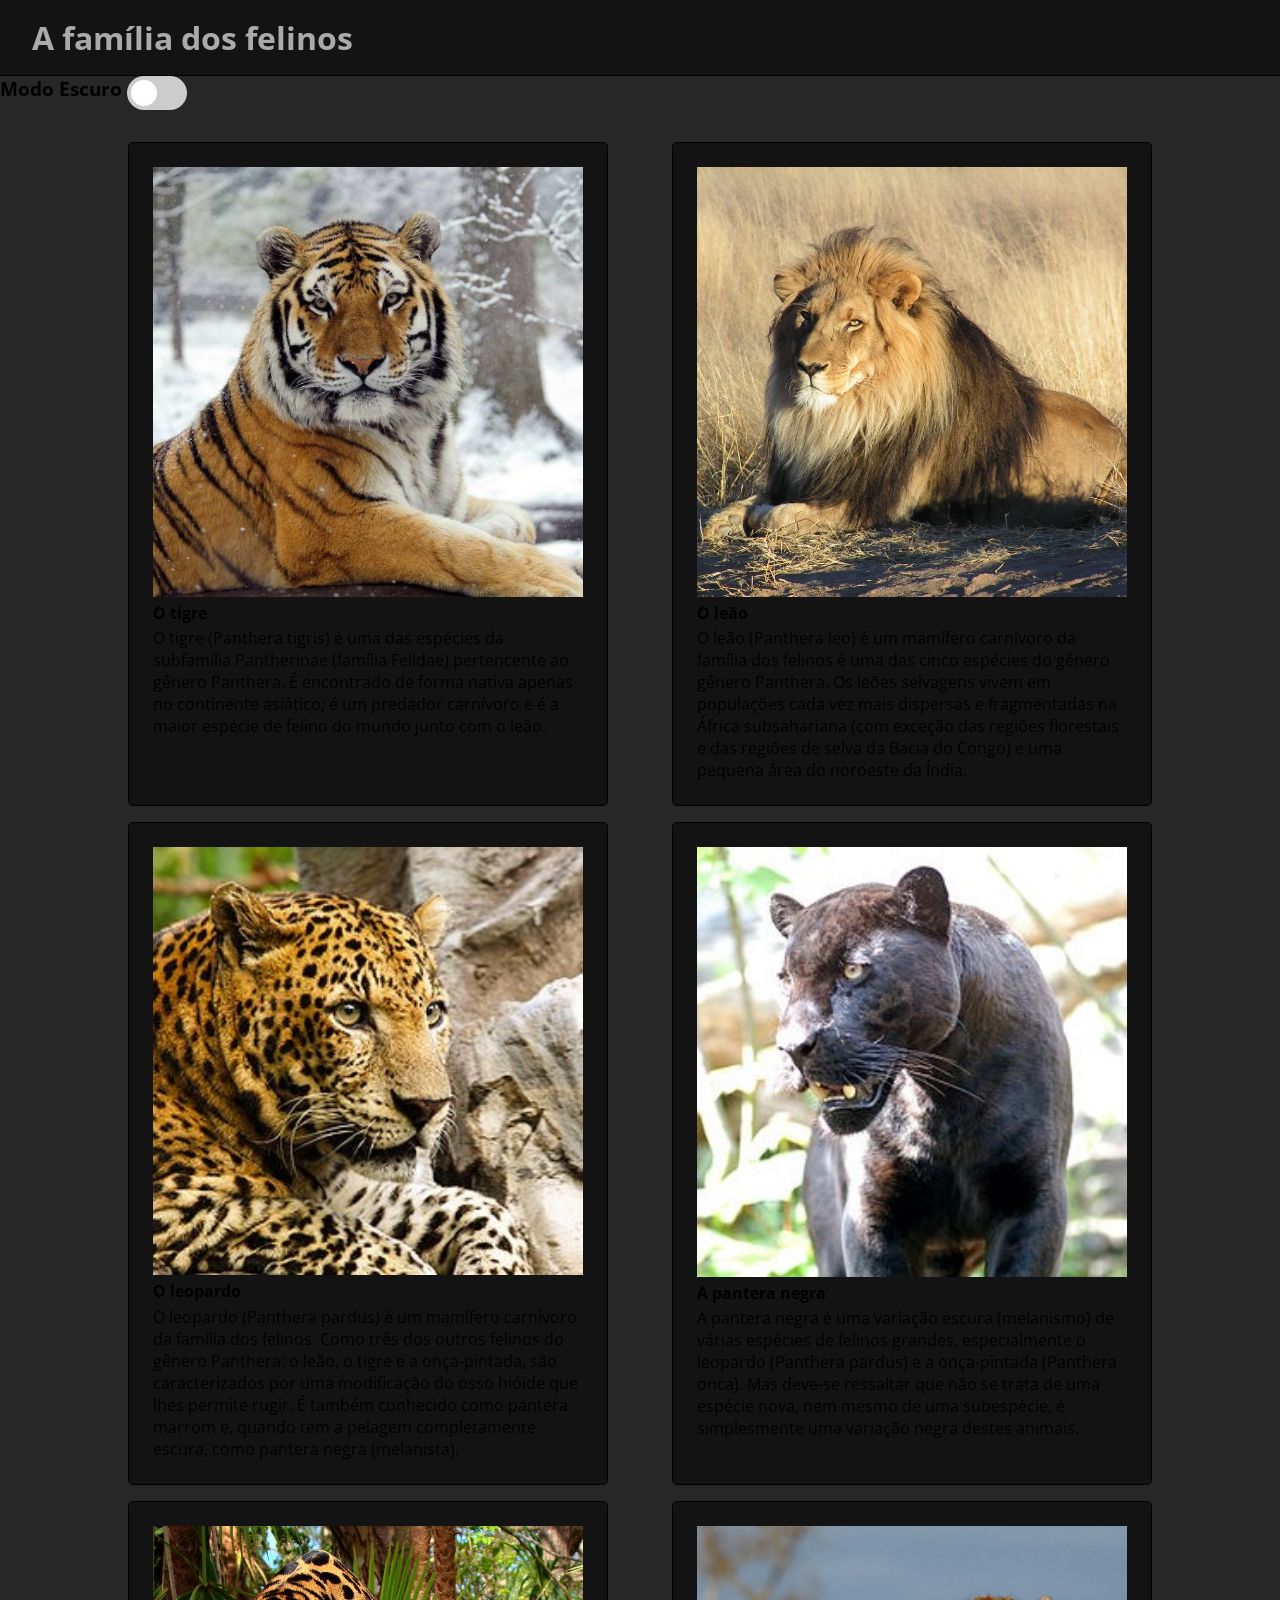
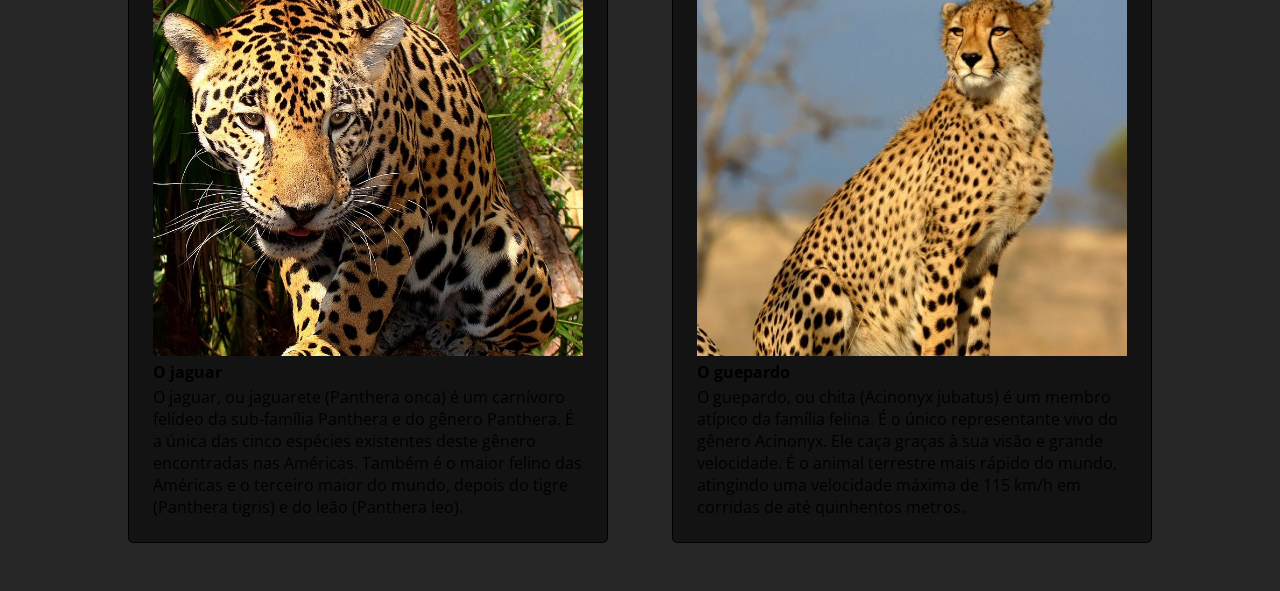
==== frontEnd2/Aula5 - Modificar elementos com Javascript/A5S/Aula5_mesa_de_trabalho/Aula5_mesa_de_trabalho/index.html @ d0b2bae9 "Adicionando arquivos - First Commit" ====
<!DOCTYPE html>
<html lang="pt-BR">

<head>
  <meta charset="UTF-8">
  <meta http-equiv="X-UA-Compatible" content="IE=edge">
  <meta name="viewport" content="width=device-width, initial-scale=1.0">
  <link rel="stylesheet" href="styles.css">
  <title>Aula 5 - Modificar elementos com JS </title>
</head>

<body class="dark">

  <h1>A família dos felinos</h1>

  <div>
    <h3>Modo Escuro
      <label class="switch">
        <input type="checkbox" id="botao">
        <span class="slider round"></span>
      </label>
    </h3>
  </div>

  <div class="container">
    <div class="item">
      <img src="./imagens/tiger.jpg">
      <h2>O tigre</h2>
      <p>
        O tigre (Panthera tigris) é uma das espécies da subfamília Pantherinae (família Felidae)
        pertencente ao gênero Panthera. É encontrado de forma nativa apenas no continente asiático; é um predador
        carnívoro e
        é a maior espécie de felino do mundo junto com o leão.
      </p>
    </div>
    <div class="item">
      <img src="./imagens/leon.jpg">
      <h2>O leão</h2>
      <p>
        O leão (Panthera leo) é um mamífero carnívoro da família dos felinos é uma das cinco espécies do gênero
        gênero Panthera. Os leões selvagens vivem em populações cada vez mais dispersas e fragmentadas na África
        subsahariana
        (com exceção das regiões florestais e das regiões de selva da Bacia do Congo) e uma pequena área do noroeste da
        Índia.
      </p>
    </div>
    <div class="item">
      <img src="./imagens/leopardo.jpg">
      <h2>O leopardo</h2>
      <p>
        O leopardo (Panthera pardus) é um mamífero carnívoro da família dos felinos. Como três dos outros
        felinos do gênero Panthera: o leão, o tigre e a onça-pintada, são caracterizados por uma modificação do osso
        hióide que lhes permite rugir.
        É também conhecido como pantera marrom e, quando tem a pelagem completamente escura, como pantera negra
        (melanista).
      </p>
    </div>
    <div class="item">
      <img src="./imagens/pantera-negra.jpg">
      <h2>A pantera negra</h2>
      <p>
        A pantera negra é uma variação escura (melanismo) de várias espécies de felinos grandes, especialmente o
        leopardo (Panthera pardus) e a onça-pintada (Panthera onca).
        Mas deve-se ressaltar que não se trata de uma espécie nova, nem mesmo de uma subespécie, é simplesmente uma
        variação negra destes animais.
      </p>
    </div>
    <div class="item">
      <img src="./imagens/jaguar.jpg">
      <h2>O jaguar</h2>
      <p>
        O jaguar, ou jaguarete (Panthera onca) é um carnívoro felídeo da sub-família Panthera e do
        gênero Panthera. É a única das cinco espécies existentes deste gênero encontradas nas Américas. Também
        é o maior felino das Américas e o terceiro maior do mundo, depois do tigre (Panthera tigris) e do leão (Panthera
        leo).
      </p>
    </div>
    <div class="item">
      <img src="./imagens/chita.jpg">
      <h2>O guepardo</h2>
      <p>
        O guepardo, ou chita (Acinonyx jubatus) é um membro atípico da família felina. É o único
        representante vivo do gênero Acinonyx. Ele caça graças à sua visão e grande velocidade. É o animal terrestre
        mais rápido
        do mundo, atingindo uma velocidade máxima de 115 km/h em corridas de até quinhentos metros.
      </p>
    </div>
  </div>

  <script src="/frontEnd2/Aula5 - Modificar elementos com Javascript/A5S/scripts/app.js"></script>
</body>

</html>
---- frontEnd2/Aula5 - Modificar elementos com Javascript/A5S/Aula5_mesa_de_trabalho/Aula5_mesa_de_trabalho/styles.css ----
@import url('https://fonts.googleapis.com/css2?family=Open+Sans:wght@300;400&display=swap');

* {
  margin: 0;
  padding: 0;
  font-family: 'Open Sans', sans-serif;
}

body {
  background-color: rgb(219, 219, 219);
}

h1 {
  padding: .5em 1em;
  background-color: white;
  border-bottom: 1px solid lightgrey;
  color: grey;
}

.container {
  display: flex;
  flex-wrap: wrap;
  justify-content: space-between;
  width: 80%;
  margin: 2em 10%;
}

.item {
  width: 30em;
  background-color: white;
  box-sizing: border-box;
  padding: 1.5em;
  margin-bottom: 1em;
  border-radius: 5px;
  border: 1px solid lightgray;
}

.item img {
  width: 100%;
}

.item h2 {
  font-size: 1em;
  margin-bottom: .2em;
}


/* The switch - the box around the slider */
.switch {
  position: relative;
  display: inline-block;
  width: 60px;
  height: 34px;
}

/* Hide default HTML checkbox */
.switch input {
  opacity: 0;
  width: 0;
  height: 0;
}

/* The slider */
.slider {
  position: absolute;
  cursor: pointer;
  top: 0;
  left: 0;
  right: 0;
  bottom: 0;
  background-color: #ccc;
  -webkit-transition: .4s;
  transition: .4s;
}

.slider:before {
  position: absolute;
  content: "";
  height: 26px;
  width: 26px;
  left: 4px;
  bottom: 4px;
  background-color: white;
  -webkit-transition: .4s;
  transition: .4s;
}

input:checked + .slider {
  background-color: #2196F3;
}

input:focus + .slider {
  box-shadow: 0 0 1px #2196F3;
}

input:checked + .slider:before {
  -webkit-transform: translateX(26px);
  -ms-transform: translateX(26px);
  transform: translateX(26px);
}

/* Rounded sliders */
.slider.round {
  border-radius: 34px;
}

.slider.round:before {
  border-radius: 50%;
}

/* ------------------------------ Estilos para o tema escuro (Dark-Mode) ----------------------------------------------- */

/* Os seguintes estilos são os que usaremos para aplicar o modo escuro, 
você terá que modificar os seletores a fim de poder resolver o exercício. */

/* A cor de fundo */ 
.backgroundDark {
  background-color: rgb(39, 39, 39);
}

/* Modificações no titulo 'A família dos felinos' */
.titleDark { 
  background-color: rgb(19, 19, 19);
  color: rgb(170, 170, 170);
  border-color: black;
}


/*  Modificações nos items */
.cardsDark {
  background-color: rgb(19, 19, 19);
  border-color: black;
}

/* Modificações nos textos dos itens e cabeçalhos dos itens */ 
.cardTextDark{
  color: rgb(230, 230, 230);
}
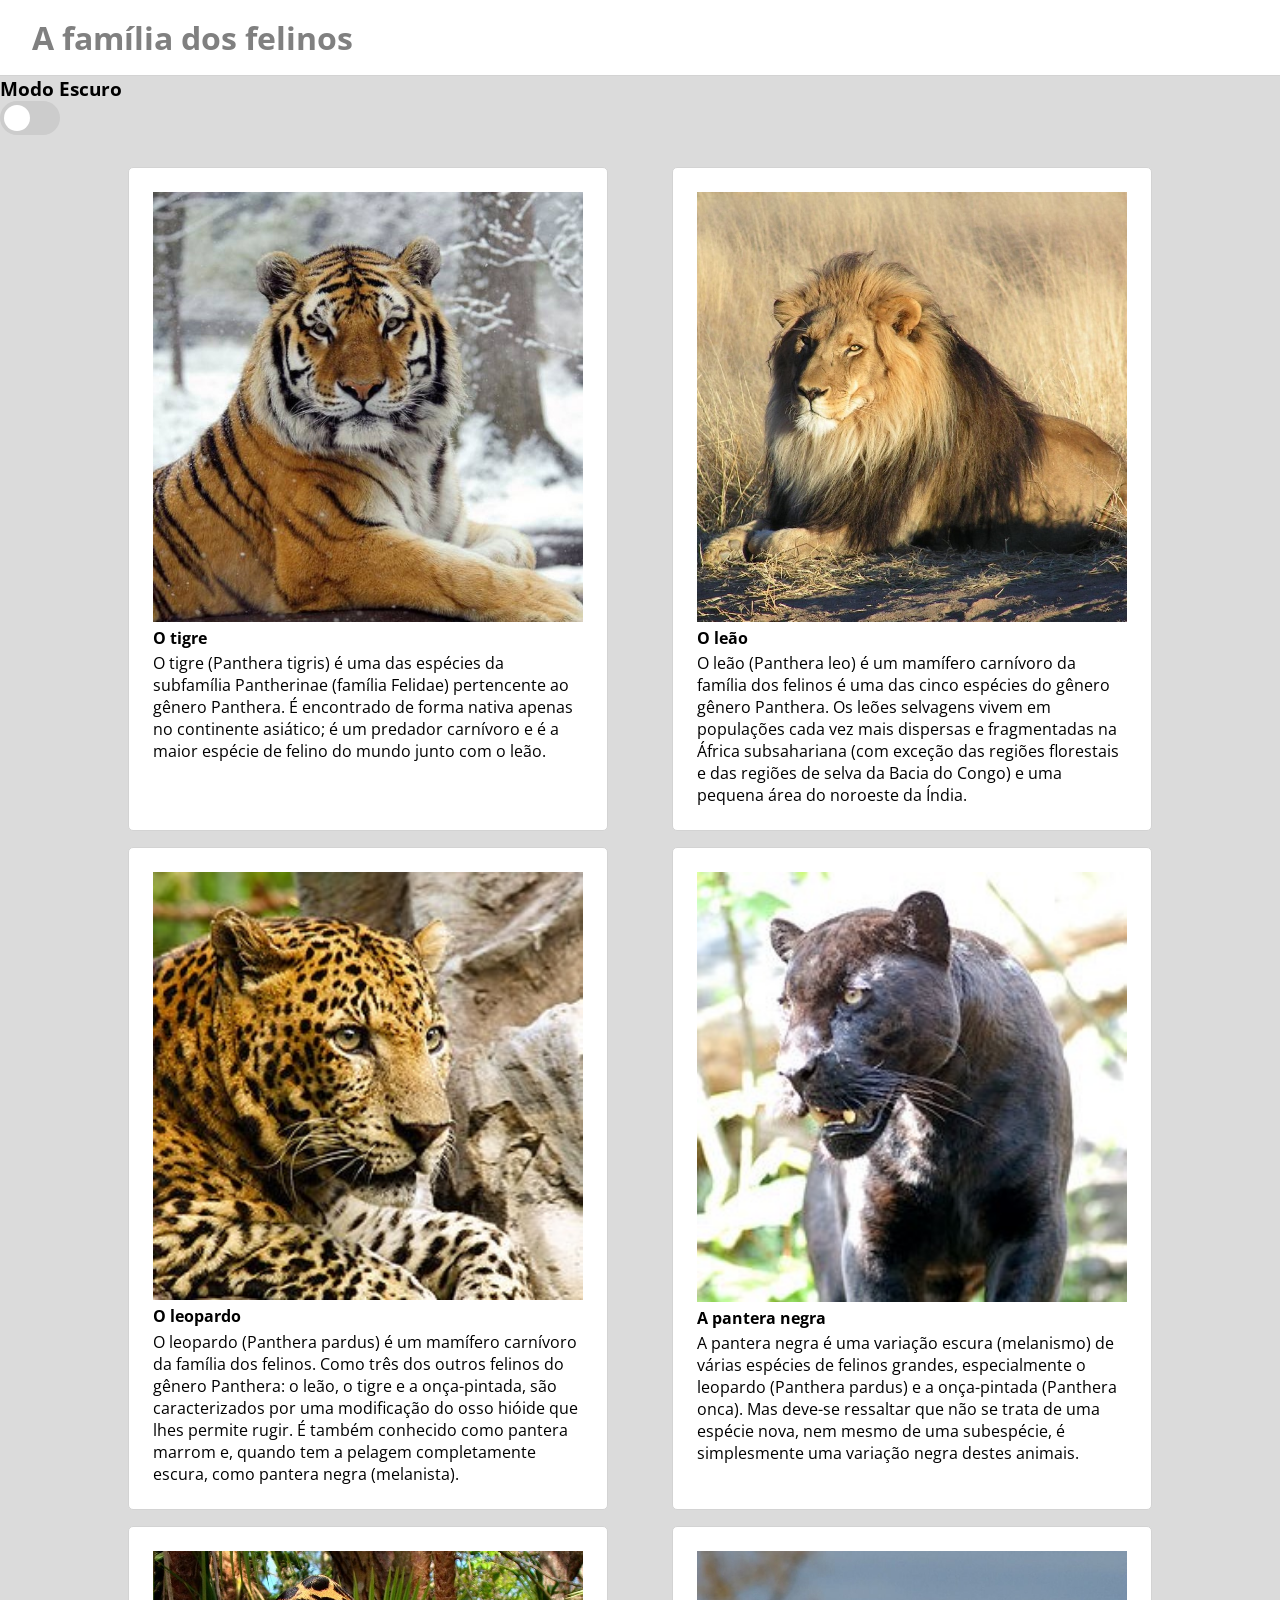
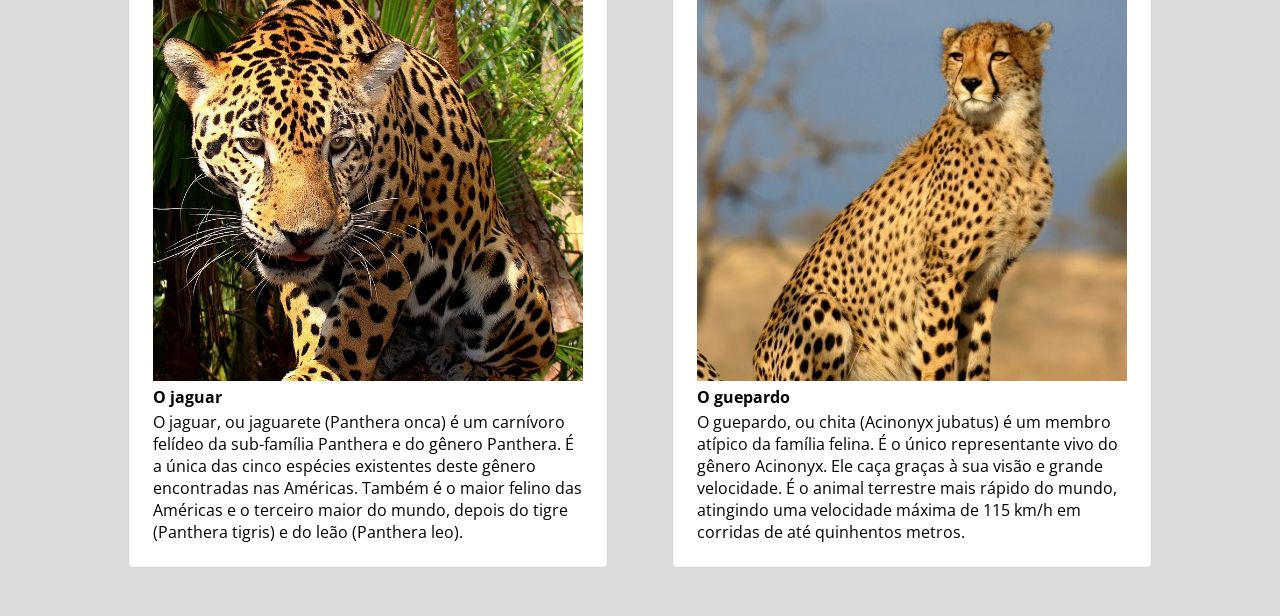
==== commit 3d4b5a83: "colocando os arquivos do check1 front2" ====
--- a/frontEnd2/Aula5 - Modificar elementos com Javascript/A5S/Aula5_mesa_de_trabalho/Aula5_mesa_de_trabalho/index.html
+++ b/frontEnd2/Aula5 - Modificar elementos com Javascript/A5S/Aula5_mesa_de_trabalho/Aula5_mesa_de_trabalho/index.html
@@ -14,12 +14,12 @@
   <h1>A família dos felinos</h1>
 
   <div>
-    <h3>Modo Escuro
+    <h3 class="">Modo Escuro</h3>
       <label class="switch">
-        <input type="checkbox" id="botao">
+        <input name="theme" type="checkbox" id="botao">
         <span class="slider round"></span>
       </label>
-    </h3>
+    
   </div>
 
   <div class="container">
